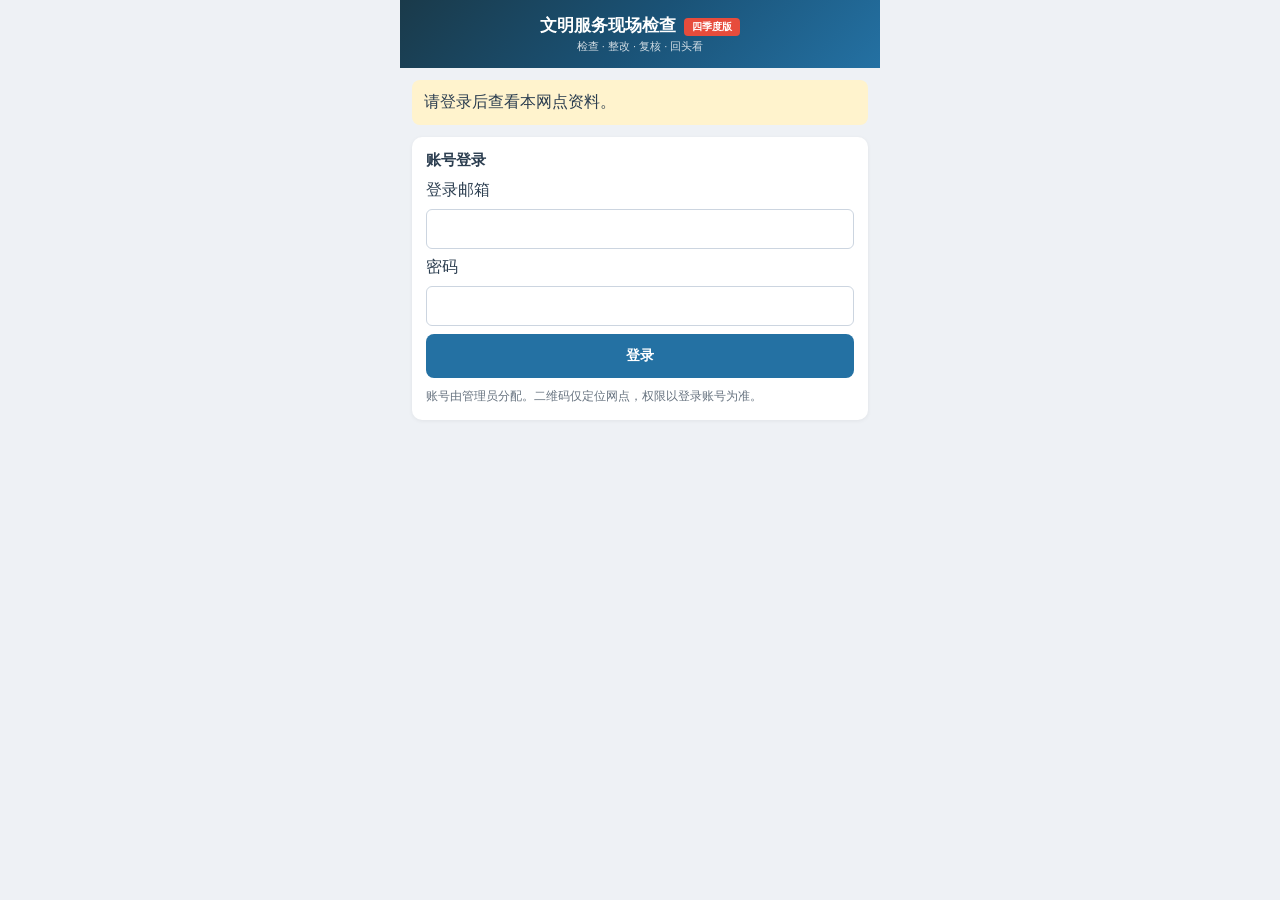
==== index.html @ 06c45085 "Publish inspection web app without historical records" ====
<!doctype html><html lang="zh-CN"><head><meta charset="utf-8"><meta name="viewport" content="width=device-width,initial-scale=1"><meta name="referrer" content="no-referrer"><title>文明服务现场检查</title><link rel="stylesheet" href="style.css?v=16"></head><body>
<div class="header"><h1>文明服务现场检查 <span class="ver-tag">四季度版</span></h1><div class="sub">检查 · 整改 · 复核 · 回头看</div></div>
<div id="message" class="notice" role="status">请登录后查看本网点资料。</div>
<form id="login" class="new-form"><h3>账号登录</h3><label>登录邮箱<input name="email" type="email" autocomplete="username" required></label><label>密码<input name="password" type="password" autocomplete="current-password" required></label><button class="btn btn-primary">登录</button><p class="muted">账号由管理员分配。二维码仅定位网点，权限以登录账号为准。</p></form>
<div id="workspace" hidden><div class="sync-bar no-print"><span id="identity" class="sync-state"></span><button id="refresh">刷新</button><button id="logout">退出</button></div><div class="branch-sel-wrap no-print"><select id="period" aria-label="季度"></select><select id="branch" aria-label="网点"></select></div><div id="infoRow" class="info-row"></div><main id="content"></main><nav class="bottom-nav" id="nav"><button data-tab="check"><span class="bicon">✅</span>复查</button><button data-tab="new"><span class="bicon">📝</span>新增</button><button data-tab="summary"><span class="bicon">📊</span>汇总</button><button data-tab="qr"><span class="bicon">📱</span>二维码</button><button data-tab="rectify"><span class="bicon">🔧</span>整改</button></nav></div>
<script src="config.js?v=16"></script><script src="vendor/qrcode.js?v=16"></script><script src="vendor/xlsx.js?v=16"></script><script src="core.js?v=16"></script><script src="app.js?v=16"></script></body></html>
---- style.css ----
*{margin:0;padding:0;box-sizing:border-box}
body{font-family:-apple-system,BlinkMacSystemFont,"PingFang SC",sans-serif;background:#eef1f5;color:#2c3e50;max-width:480px;margin:0 auto;min-height:100vh;padding-bottom:80px}
.ver-tag{display:inline-block;background:#e74c3c;color:#fff;font-size:10px;padding:2px 8px;border-radius:4px;vertical-align:middle;margin-left:4px}
.debug-msg{display:block;background:#fff3cd;color:#856404;padding:8px 12px;margin:4px 12px;border-radius:6px;font-size:11px;border:1px solid #ffc107;word-break:break-all}
.sync-bar{display:flex;align-items:center;gap:8px;background:#fff;margin:8px 12px 0;border-radius:8px;padding:8px 10px;box-shadow:0 1px 4px rgba(0,0,0,.06);font-size:12px;color:#66727f}
.sync-bar .sync-state{flex:1;min-width:0;white-space:nowrap;overflow:hidden;text-overflow:ellipsis}
.sync-bar .sync-state.ok{color:#27ae60}
.sync-bar .sync-state.warn{color:#e67e22}
.sync-bar .sync-state.err{color:#e74c3c}
.sync-bar button{border:1px solid #2471a3;background:#fff;color:#2471a3;border-radius:6px;padding:6px 10px;font-size:12px;cursor:pointer;flex-shrink:0}
.header{background:linear-gradient(135deg,#1a3a4a,#1a5276,#2471a3);color:#fff;padding:14px 16px;position:sticky;top:0;z-index:100;text-align:center}
.header h1{font-size:17px;font-weight:600}
.header .sub{font-size:11px;opacity:.8;margin-top:2px}
.branch-sel-wrap{background:#fff;margin:10px 12px;border-radius:10px;padding:10px 12px;display:flex;align-items:center;gap:8px;box-shadow:0 1px 4px rgba(0,0,0,.06)}
.branch-sel-wrap select{flex:1;padding:12px 10px;border:1.5px solid #dcdfe6;border-radius:8px;font-size:16px;color:#333;background:#fafbfc;appearance:auto;-webkit-appearance:auto;min-height:44px}
.branch-sel-wrap select:focus{outline:none;border-color:#2471a3}
.info-row{display:flex;gap:8px;margin:0 12px 10px}
.info-box{flex:1;background:#fff;border-radius:10px;padding:10px 8px;text-align:center;box-shadow:0 1px 4px rgba(0,0,0,.06)}
.info-box .num{font-size:26px;font-weight:700;line-height:1.2}
.info-box .label{font-size:10px;color:#8c98a4;margin-top:2px}
.section-hd{display:flex;align-items:center;gap:6px;margin:14px 12px 8px}
.section-hd .dot{width:4px;height:16px;border-radius:2px;background:#2471a3}
.section-hd .title{font-size:14px;font-weight:700}
.problem-list{margin:0 12px}
.problem-item{background:#fff;border-radius:10px;padding:12px 14px;margin-bottom:8px;box-shadow:0 1px 4px rgba(0,0,0,.06);border-left:4px solid #e74c3c}
.problem-item.ok{border-left-color:#27ae60}
.problem-item.reb{border-left-color:#e74c3c}
.problem-item.unk{border-left-color:#dcdfe6}
.cat-badge{display:inline-block;font-size:10px;padding:2px 8px;border-radius:10px;font-weight:600;margin-bottom:6px}
.problem-item .text{font-size:13px;color:#555;line-height:1.65;white-space:pre-wrap}
.problem-item .actions{display:flex;gap:6px;margin-top:10px}
.problem-item .act{flex:1;padding:8px 4px;border:1.5px solid #dcdfe6;border-radius:6px;font-size:12px;cursor:pointer;text-align:center;background:#fff;font-weight:500;min-height:36px}
.problem-item .act.on{border-color:#27ae60;background:#e8f5e9;color:#27ae60}
.problem-item .act.on2{border-color:#e74c3c;background:#fdecea;color:#e74c3c}
.problem-item .act.on3{border-color:#f39c12;background:#fff8e1;color:#f39c12}
.empty-block{text-align:center;padding:40px 16px;color:#aab2bd}
.new-form{background:#fff;margin:10px 12px 14px;border-radius:10px;padding:14px;box-shadow:0 1px 4px rgba(0,0,0,.06)}
.new-form h3{font-size:15px;margin-bottom:10px}
.new-form select,.new-form textarea{width:100%;padding:12px;border:1.5px solid #dcdfe6;border-radius:8px;font-size:14px;margin-bottom:10px;background:#fafbfc}
.new-form textarea{height:70px;resize:vertical;line-height:1.6}
.photo-row{display:flex;gap:6px;flex-wrap:wrap;margin-bottom:8px}
.photo-row img{width:60px;height:60px;border-radius:8px;object-fit:cover;border:2px solid #eee}
.photo-row .add-btn{width:60px;height:60px;border:2px dashed #ccd5e0;border-radius:8px;display:flex;align-items:center;justify-content:center;font-size:26px;color:#aab2bd;cursor:pointer;background:#fafbfc;flex-shrink:0}
.btn{display:block;width:100%;padding:12px;border:none;border-radius:8px;font-size:14px;font-weight:600;cursor:pointer;text-align:center;margin-bottom:8px;min-height:44px}
.btn-primary{background:#2471a3;color:#fff}
.btn-success{background:#27ae60;color:#fff}
.btn-danger{background:#e74c3c;color:#fff}
.btn-outline{background:#fff;color:#2471a3;border:2px solid #2471a3}
.btn-gray{background:#eef1f5;color:#666}
.rect-card{background:#fff;border-radius:10px;padding:12px 14px;margin:0 12px 10px;box-shadow:0 1px 4px rgba(0,0,0,.06)}
.rect-card .rtitle{font-size:13px;font-weight:600;color:#333;margin-bottom:6px}
.rect-card .rmeta{font-size:11px;color:#888;margin-bottom:4px}
.rect-card .rtext{font-size:13px;color:#555;line-height:1.6;white-space:pre-wrap;margin:6px 0}
.rect-photos{display:flex;gap:6px;flex-wrap:wrap;margin:6px 0}
.rect-photos img{width:80px;height:80px;border-radius:6px;object-fit:cover;border:2px solid #eee;cursor:pointer}
.rect-photo-label{font-size:10px;color:#888;margin-top:4px}
.rect-row{display:flex;gap:8px;align-items:center;margin:8px 0}
.rect-row textarea{flex:1;padding:8px 10px;border:1.5px solid #dcdfe6;border-radius:8px;font-size:13px;height:40px;resize:none}
.rect-row .add-rect-btn{width:44px;height:44px;border:2px dashed #27ae60;border-radius:8px;display:flex;align-items:center;justify-content:center;font-size:22px;color:#27ae60;cursor:pointer;background:#f0faf3;flex-shrink:0}
.rect-photos .del-photo{position:absolute;top:2px;right:2px;width:20px;height:20px;border-radius:10px;background:rgba(231,76,60,.85);color:#fff;border:none;font-size:14px;line-height:18px;text-align:center;cursor:pointer;padding:0}
.rect-photo-wrap{position:relative;display:inline-block}
.btn-note{background:#27ae60;color:#fff;border:none;border-radius:6px;padding:6px 14px;font-size:12px;cursor:pointer;font-weight:600;flex-shrink:0}
.rect-status-done{display:inline-flex;align-items:center;gap:4px;background:#e8f5e9;color:#27ae60;padding:2px 8px;border-radius:10px;font-size:11px;font-weight:600}
.rect-status-pending{display:inline-flex;align-items:center;gap:4px;background:#fff3e0;color:#ef6c00;padding:2px 8px;border-radius:10px;font-size:11px}
.note-added{font-size:11px;color:#27ae60;margin-top:4px;font-style:italic}
.rect-summary-stats{display:flex;gap:8px;margin:10px 12px}
.rect-stat{flex:1;background:#fff;border-radius:10px;padding:8px;text-align:center;box-shadow:0 1px 4px rgba(0,0,0,.06)}
.rect-stat .n{font-size:22px;font-weight:700;line-height:1.2}
.rect-stat .l{font-size:10px;color:#8c98a4}

.finding-card{background:#fff;border-radius:10px;padding:12px 14px;margin:0 12px 8px;box-shadow:0 1px 4px rgba(0,0,0,.06);position:relative}
.finding-card .meta{font-size:11px;color:#8c98a4;margin-bottom:4px}
.finding-card .ftxt{font-size:13px;color:#2c3e50;line-height:1.5}
.finding-card .fphotos{display:flex;gap:6px;margin-top:8px;flex-wrap:wrap}
.finding-card .fphotos img{width:56px;height:56px;border-radius:6px;object-fit:cover;cursor:pointer}
.finding-card .del-f{position:absolute;top:6px;right:10px;width:24px;height:24px;border:none;background:none;color:#ccc;font-size:18px;cursor:pointer}
.finding-tools{position:absolute;top:6px;right:8px;display:flex;gap:6px}
.finding-tools button{border:none;border-radius:5px;padding:4px 8px;font-size:11px;cursor:pointer;background:#eef1f5;color:#66727f}
.finding-tools .edit{background:#e3f2fd;color:#1565c0}
.finding-tools .del{background:#fdecea;color:#e74c3c}
.confirm-box{background:#fff;margin:0 12px 14px;border-radius:10px;padding:14px;box-shadow:0 1px 4px rgba(0,0,0,.06);text-align:center}
.confirm-box input{width:100%;padding:12px;border:1.5px solid #dcdfe6;border-radius:8px;font-size:14px;margin-bottom:8px;min-height:44px}
.summary-item{background:#fff;border-radius:10px;padding:12px 14px;margin:0 12px 8px;box-shadow:0 1px 4px rgba(0,0,0,.06);cursor:pointer;display:flex;align-items:center;gap:10px}
.summary-item .s-progress{width:44px;height:44px;border-radius:50%;display:flex;align-items:center;justify-content:center;font-size:13px;font-weight:700;flex-shrink:0}
.summary-item .s-info{flex:1;min-width:0}
.summary-item .s-name{font-size:14px;font-weight:600;white-space:nowrap;overflow:hidden;text-overflow:ellipsis}
.summary-item .s-meta{font-size:11px;color:#8c98a4;margin-top:2px}
.summary-item .s-arrow{color:#ccc;font-size:18px}
.bottom-nav{position:fixed;bottom:0;left:50%;transform:translateX(-50%);width:100%;max-width:480px;background:#fff;display:flex;border-top:1px solid #eee;z-index:100;box-shadow:0 -2px 10px rgba(0,0,0,.05)}
.bottom-nav button{flex:1;padding:10px 0 8px;text-align:center;font-size:10px;color:#8c98a4;cursor:pointer;border:none;background:none}
.bottom-nav button .bicon{font-size:20px;display:block;margin-bottom:1px}
.bottom-nav button.active{color:#2471a3}
.lightbox{display:none;position:fixed;top:0;left:0;width:100%;height:100%;background:rgba(0,0,0,.92);z-index:300;justify-content:center;align-items:center}
.lightbox.show{display:flex}
.lightbox img{max-width:95%;max-height:95%;object-fit:contain}
.lightbox .lclose{position:absolute;top:16px;right:20px;color:#fff;font-size:32px;cursor:pointer;z-index:301}
.qr-wrap{margin:10px 12px;background:#fff;border-radius:10px;padding:14px;box-shadow:0 1px 4px rgba(0,0,0,.06)}
.qr-wrap h3{font-size:14px;margin-bottom:8px}
.qr-grid{display:grid;grid-template-columns:repeat(3,1fr);gap:8px}
.qr-item{text-align:center;padding:10px 4px;background:#f8f9fb;border-radius:8px}
.qr-item img{width:80px;height:80px;display:block;margin:0 auto}
.qr-item .qn{font-size:9px;color:#666;margin-top:4px;line-height:1.3}
.qr-modal{display:none;position:fixed;inset:0;background:rgba(0,0,0,.62);z-index:320;align-items:center;justify-content:center;padding:18px}
.qr-modal.show{display:flex}
.qr-panel{width:100%;max-width:340px;background:#fff;border-radius:10px;padding:18px;text-align:center;box-shadow:0 8px 28px rgba(0,0,0,.25)}
.qr-panel h3{font-size:16px;margin-bottom:8px;color:#2c3e50}
.qr-panel img{width:220px;height:220px;margin:8px auto;display:block;border:1px solid #eef1f5}
.qr-panel .qurl{font-size:11px;color:#888;word-break:break-all;margin:8px 0 12px;line-height:1.4}
.qr-actions{display:flex;gap:8px}
.qr-actions button{flex:1}
.export-row{margin:0 12px 14px;display:flex;gap:8px}
.url-hint{text-align:center;font-size:11px;color:#888;padding:4px;word-break:break-all}
.photo-wrap{position:relative;display:inline-block}
.photo-wrap .del{position:absolute;top:-6px;right:-6px;width:22px;height:22px;border-radius:50%;background:#e74c3c;color:#fff;border:none;font-size:14px;line-height:22px;cursor:pointer}
@media print{body{max-width:100%}.bottom-nav,.header,.branch-sel-wrap,.info-row{display:none!important}#content{margin:0;padding:0}}
.sync-dot{display:inline-block;width:8px;height:8px;border-radius:50%;margin-left:6px;background:#ccc;vertical-align:middle}
.sync-dot.on{background:#27ae60}
.sync-dot{display:inline-block;width:8px;height:8px;border-radius:50%;margin-left:6px;background:#27ae60;vertical-align:middle}
.sync-dot.on{background:#27ae60}
.sync-dot.error{background:#e74c3c}

[hidden]{display:none!important}input,select,textarea{font:inherit;max-width:100%}.new-form input:not([type=checkbox]),.new-form select,.new-form textarea{display:block;width:100%;padding:10px;margin:8px 0;border:1px solid #ccd5e0;border-radius:6px}.new-form label{display:block;margin:8px 0}button:disabled{opacity:.5;cursor:wait}.muted{font-size:12px;color:#66727f;line-height:1.7}.notice{margin:12px;padding:12px;background:#fff3cd;border-radius:8px;white-space:pre-wrap}.text{white-space:pre-wrap;overflow-wrap:anywhere}.tools{display:flex;gap:6px;flex-wrap:wrap}.tools button{padding:8px;border:1px solid #ccd5e0;background:white;border-radius:5px}.history{margin:10px 0;padding:8px;background:#f5f7fa}.photo-row a img{width:80px;height:80px}.qr-item img{width:110px;height:110px}.qr-grid{grid-template-columns:repeat(2,1fr)}@media print{.no-print,.bottom-nav,.sync-bar{display:none!important}.problem-item{break-inside:avoid}.photo-row img{width:150px;height:150px}}
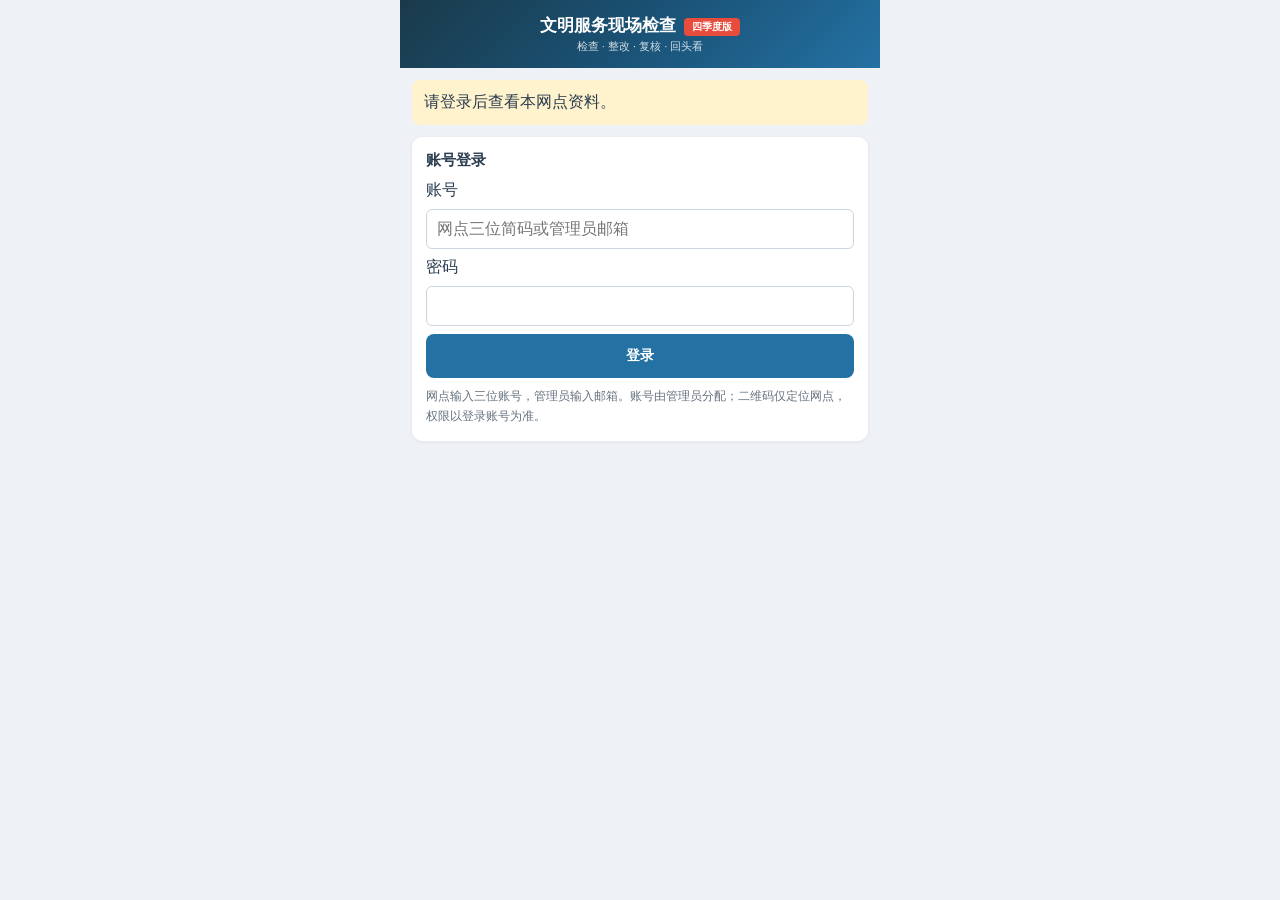
==== commit 6ce12c7e: "Add quarterly import and bulk look-back workflow" ====
--- a/index.html
+++ b/index.html
@@ -1,6 +1,6 @@
 <!doctype html><html lang="zh-CN"><head><meta charset="utf-8"><meta name="viewport" content="width=device-width,initial-scale=1"><meta name="referrer" content="no-referrer"><title>文明服务现场检查</title><link rel="stylesheet" href="style.css?v=16"></head><body>
 <div class="header"><h1>文明服务现场检查 <span class="ver-tag">四季度版</span></h1><div class="sub">检查 · 整改 · 复核 · 回头看</div></div>
 <div id="message" class="notice" role="status">请登录后查看本网点资料。</div>
-<form id="login" class="new-form"><h3>账号登录</h3><label>登录邮箱<input name="email" type="email" autocomplete="username" required></label><label>密码<input name="password" type="password" autocomplete="current-password" required></label><button class="btn btn-primary">登录</button><p class="muted">账号由管理员分配。二维码仅定位网点，权限以登录账号为准。</p></form>
+<form id="login" class="new-form"><h3>账号登录</h3><label>账号<input name="account" type="text" autocomplete="username" placeholder="网点三位简码或管理员邮箱" required></label><label>密码<input name="password" type="password" autocomplete="current-password" required></label><button class="btn btn-primary">登录</button><p class="muted">网点输入三位账号，管理员输入邮箱。账号由管理员分配；二维码仅定位网点，权限以登录账号为准。</p></form>
 <div id="workspace" hidden><div class="sync-bar no-print"><span id="identity" class="sync-state"></span><button id="refresh">刷新</button><button id="logout">退出</button></div><div class="branch-sel-wrap no-print"><select id="period" aria-label="季度"></select><select id="branch" aria-label="网点"></select></div><div id="infoRow" class="info-row"></div><main id="content"></main><nav class="bottom-nav" id="nav"><button data-tab="check"><span class="bicon">✅</span>复查</button><button data-tab="new"><span class="bicon">📝</span>新增</button><button data-tab="summary"><span class="bicon">📊</span>汇总</button><button data-tab="qr"><span class="bicon">📱</span>二维码</button><button data-tab="rectify"><span class="bicon">🔧</span>整改</button></nav></div>
-<script src="config.js?v=16"></script><script src="vendor/qrcode.js?v=16"></script><script src="vendor/xlsx.js?v=16"></script><script src="core.js?v=16"></script><script src="app.js?v=16"></script></body></html>
+<script src="config.js?v=18"></script><script src="vendor/qrcode.js?v=16"></script><script src="vendor/xlsx.js?v=16"></script><script src="core.js?v=18"></script><script src="import.js?v=19"></script><script src="app.js?v=19"></script></body></html>
